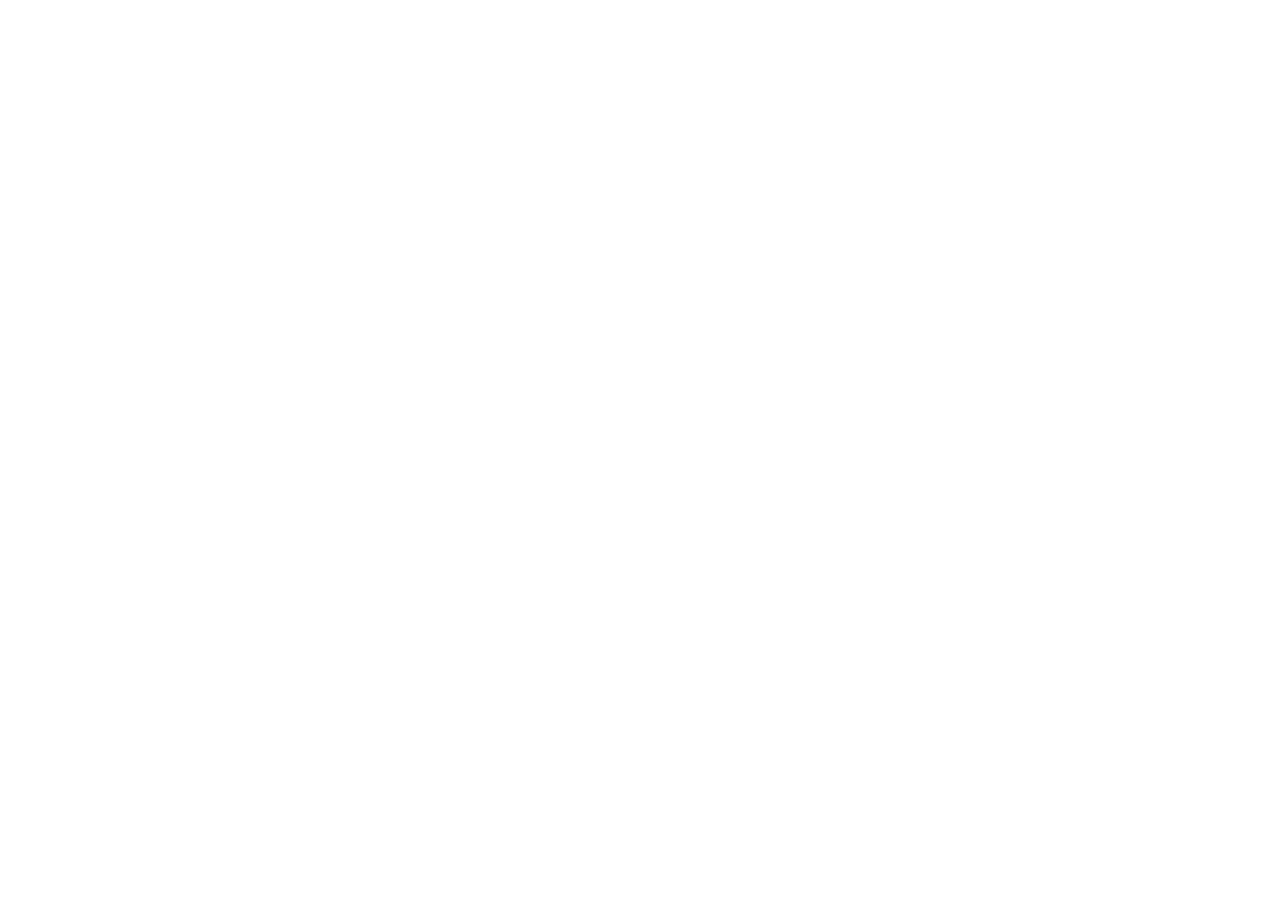
==== index.html @ d8553a3f "initial commit" ====
<!DOCTYPE html>
<html lang="en">
<head>
    <meta charset="UTF-8">
    <meta http-equiv="X-UA-Compatible" content="IE=edge">
    <meta name="viewport" content="width=device-width, initial-scale=1.0">
    <title>Top project|NewScientist</title>
</head>
<body>
    
</body>
</html>
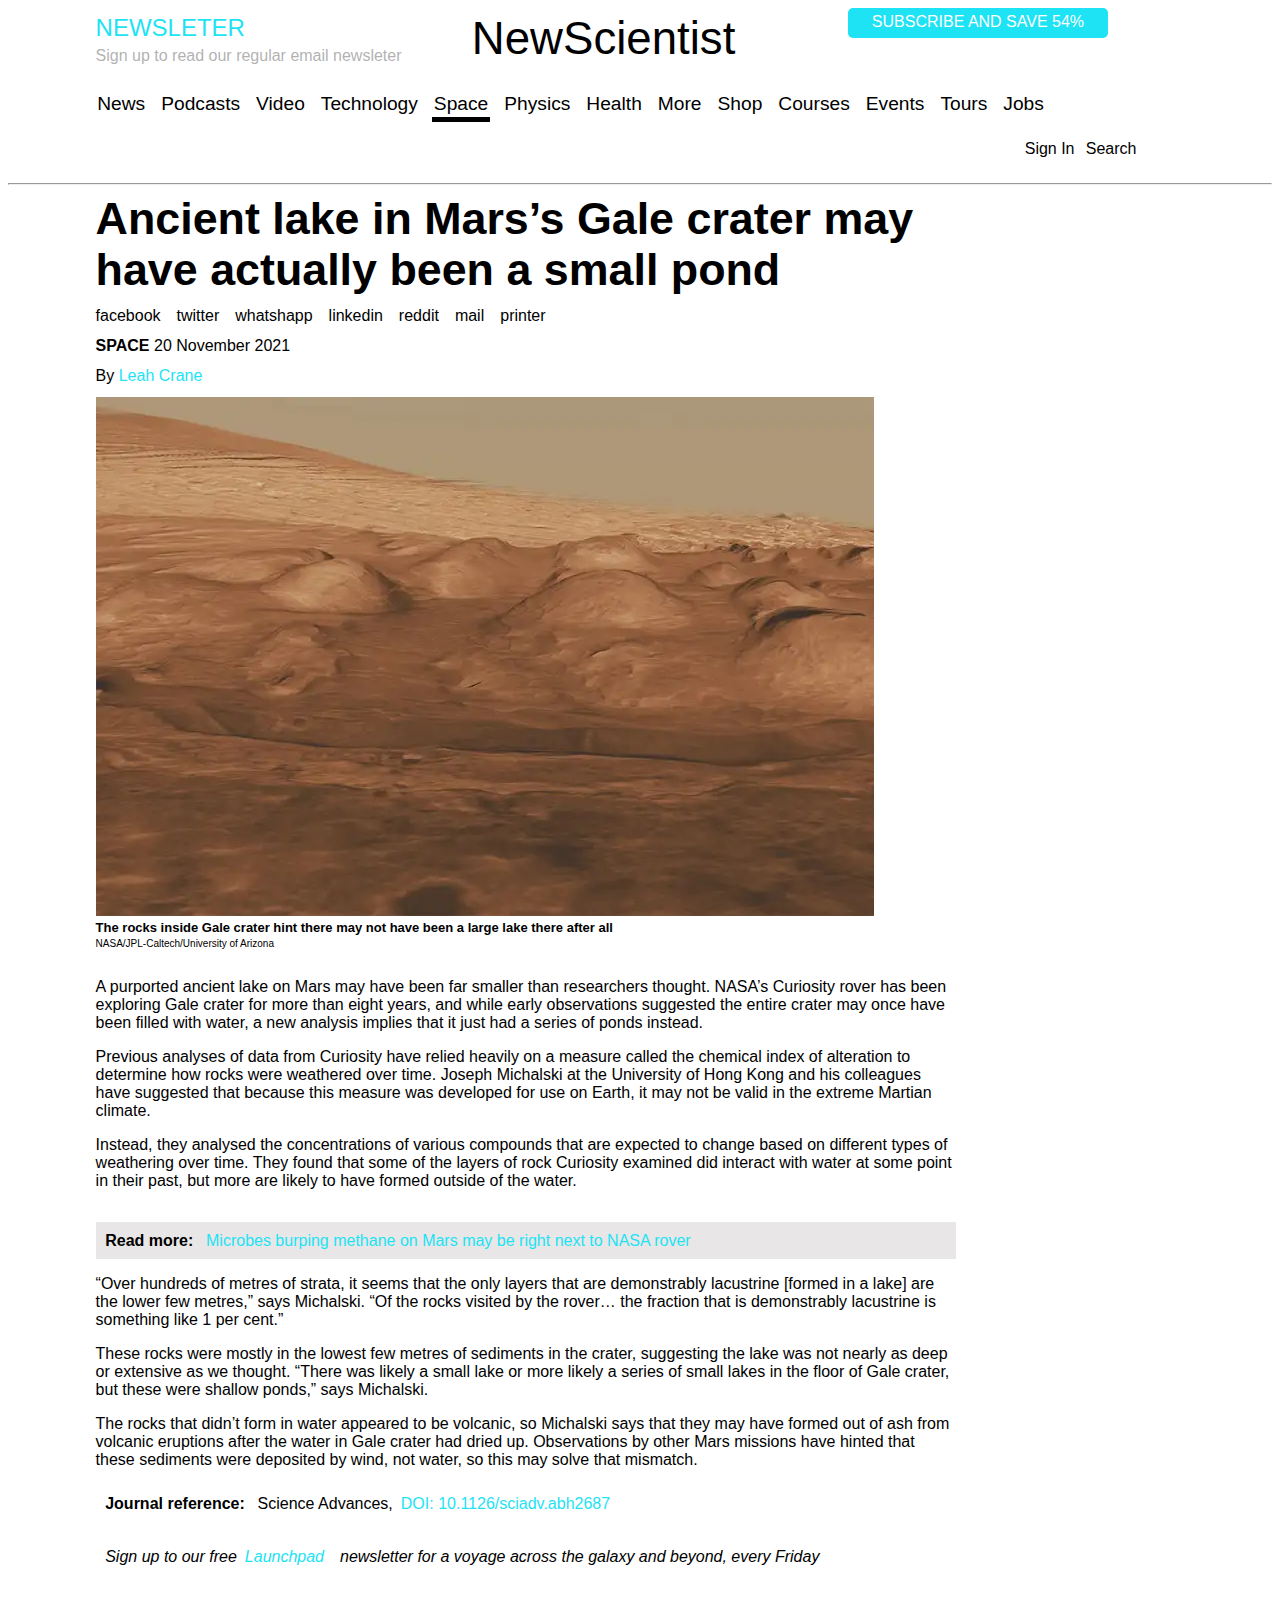
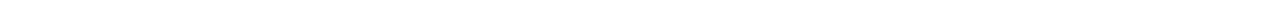
==== commit 845b7edb: "add main section" ====
--- a/index.html
+++ b/index.html
@@ -4,9 +4,139 @@
     <meta charset="UTF-8">
     <meta http-equiv="X-UA-Compatible" content="IE=edge">
     <meta name="viewport" content="width=device-width, initial-scale=1.0">
+    <link href="small.css" rel="stylesheet">
+    <link href="medium.css" rel="stylesheet">
+    <link href="large.css" rel="stylesheet">
     <title>Top project|NewScientist</title>
 </head>
 <body>
+    <header class="clearfix">
+        <div class="row limited">
+            <section class="column newsletter small-12 medium-6 large-3">
+                <h2><a href="#">newsleter</a></h2>
+                <p class=""><a href="#">Sign up to read our regular email newsleter</a></p>
+            </section>
+
+            <section class="column small-12 medium-6 large-3">
+               <h1><a href="#">NewScientist</a></h1>
+            </section>
+
+            <section class="column small-12 medium-6 large-3">
+                <a href="#"><div class="sub-link">Subscribe and save 54%</div></a>
+            </section>
+        </div>
+    </header>
+    <nav class="clearfix">
+        <div class="row limited">
+            <ul>
+                <li><a href="#">News</a></li>
+                <li><a href="#">Podcasts</a></li>
+                <li><a href="#">Video</a></li>
+                <li><a href="#">Technology</a></li>
+                <li class="active"><a href="#">Space</a></li>
+                <li><a href="#">Physics</a></li>
+                <li><a href="#">Health</a></li>
+                <li><a href="#">More</a></li>
+                <li><a href="#">Shop</a></li>
+                <li><a href="#">Courses</a></li>
+                <li><a href="#">Events</a></li>
+                <li><a href="#">Tours</a></li>
+                <li><a href="#">Jobs</a></li>
+            </ul>
+        </div>
+    </nav>
+    <section class="clearfix  side-nav">
+        <div class="row limited">
+            <ul>
+                <li><a href="#">Sign In</a></li>
+                <li><a href="#">Search</a></li>
+            </ul>
+        </div>
+    </section>
     
+    <hr>
+
+    <main class="clearfix">
+        <div class="row limited social-icons">
+            <h2 class="column  small-12 medium-8 ">
+                Ancient lake in Mars’s Gale crater may have actually been a small pond 
+            </h2>
+    
+            <ul class="column  small-12 medium-8 ">
+                <li><a href="#">facebook</a></li>
+                <li><a href="#">twitter</a></li>
+                <li><a href="#">whatshapp</a></li>
+                <li><a href="#">linkedin</a></li>
+                <li><a href="#">reddit</a></li>
+                <li><a href="#">mail</a></li>
+                <li><a href="#">printer</a></li>
+            </ul>
+        
+            <p class="column  small-12 medium-8">
+            <span class="space">Space </span>20 November 2021
+            </p>
+           
+           <p class="column  small-12 medium-8">By<span class="creator"> Leah Crane</span></p>
+
+           <figure class="column  small-12 medium-8">
+               <img src="images/06-aug_mars-sediments.webp" alt="mars sediment">
+               <figcaption>
+                   The rocks inside Gale crater hint there may not have been a large lake there after all <br>
+                   <small>NASA/JPL-Caltech/University of Arizona</small>
+                </figcaption>
+           </figure>
+           <section class="column  small-12 medium-8">
+               <p>
+                    A purported ancient lake on Mars may have been far smaller than researchers thought. NASA’s Curiosity rover has been
+                    exploring Gale crater for more than eight years, and while early observations suggested the entire crater may once have
+                    been filled with water, a new analysis implies that it just had a series of ponds instead.
+               </p>
+               <p>
+                    Previous analyses of data from Curiosity have relied heavily on a measure called the chemical index of alteration to
+                    determine how rocks were weathered over time. Joseph Michalski at the University of Hong Kong and his colleagues have
+                    suggested that because this measure was developed for use on Earth, it may not be valid in the extreme Martian climate.
+               </p>
+               <p>
+                    Instead, they analysed the concentrations of various compounds that are expected to change based on different types of
+                    weathering over time. They found that some of the layers of rock Curiosity examined did interact with water at some
+                    point in their past, but more are likely to have formed outside of the water.
+               </p>
+
+               <div class="cta-para">
+                    <span class="cta-span">Read more:</span>
+                    <span><a href="#">Microbes burping methane on Mars may be right next to NASA rover</a></span>
+               </div>
+
+               <p>
+                    “Over hundreds of metres of strata, it seems that the only layers that are demonstrably lacustrine [formed in a lake]
+                    are the lower few metres,” says Michalski. “Of the rocks visited by the rover… the fraction that is demonstrably
+                    lacustrine is something like 1 per cent.”
+               </p>
+
+               <p>
+                    These rocks were mostly in the lowest few metres of sediments in the crater, suggesting the lake was not nearly as deep
+                    or extensive as we thought. “There was likely a small lake or more likely a series of small lakes in the floor of Gale
+                    crater, but these were shallow ponds,” says Michalski.
+               </p>
+
+               <p>
+                    The rocks that didn’t form in water appeared to be volcanic, so Michalski says that they may have formed out of ash from
+                    volcanic eruptions after the water in Gale crater had dried up. Observations by other Mars missions have hinted that
+                    these sediments were deposited by wind, not water, so this may solve that mismatch.
+               </p>
+               <p class="cta-para cta-div">
+                    <span class="cta-span">Journal reference:</span>
+                    <span class="cta-span1">Science Advances,</span>
+                    <span><a href="#"> DOI: 10.1126/sciadv.abh2687</a></span>
+               </p>
+
+               <p class="cta-para cta-div cta">
+                    Sign up to our free <span class=" cta-span2"><a href="#">Launchpad</a></span>newsletter for a voyage across the galaxy and beyond, every Friday
+               </p>
+           </section>
+
+        </div>
+       
+    </main>
 </body>
 </html>--- a/small.css
+++ b/small.css
@@ -0,0 +1,216 @@
+html {-webkit-text-size-adjust: 100%; -ms-text-size-adjust: 100%;}
+
+* { -moz-box-sizing: border-box; -webkit-box-sizing: border-box; box-sizing: border-box; }
+
+body{
+    font-family: sans-serif;
+    font-size: 16px;
+    font-weight: 300;
+}
+
+/* Grid */
+
+.row{clear: both;}
+
+.limited{
+    max-width: 1140px;
+    margin: auto;
+}
+
+.column {float: left; padding: 0 2vw; margin: 0 0 .75rem 0;}
+.small-12{
+    width: 100%;
+    
+}
+ /*-----------------Header styles---------------------------*/
+.newsletter, h1{
+    line-height: 0;
+}
+
+
+
+
+
+.sub-link{
+    background-color: rgb(29, 227, 245);
+    text-align: center;
+    height: 30px;
+    padding-top: 5px;
+    border-radius: 5px;
+    width: 80%;
+    
+    
+}
+
+header a{
+    text-decoration: none;
+    color: #fff;
+    font-weight: 500;
+    text-transform: uppercase;
+   
+    
+}
+
+h1 a{
+    color: #000;
+    font-weight: 400;
+    text-transform: capitalize;
+    font-size: 1em;
+    
+}
+
+.newsletter p{
+    line-height: 1;
+    
+   
+}
+
+
+.newsletter a{
+ color: #000;
+}
+
+.newsletter p a{ 
+    text-transform: none;
+    color: rgba(163, 163, 163, 0.842);
+    
+}
+
+.newsletter p a:hover{ 
+    border-bottom:  0.2px solid #000;
+    
+}
+
+.newsletter h2 a{
+    text-transform: uppercase;
+    line-height: 0;
+    color: rgb(29, 227, 245);
+    
+}
+
+
+
+ /*-----------------Nav styles---------------------------*/
+
+nav ul{margin:0; padding: 0;}
+nav li {list-style-type: none;}
+
+
+
+.side-nav ul{
+    padding: 0; 
+    display: flex;
+    justify-content: flex-end;
+}
+.side-nav, li{list-style-type: none;}
+
+
+nav a {
+    display: block;
+    padding: .8rem 0;
+    font-size: 1.2em;
+    color: #000;
+    text-align: center;
+    text-decoration: none;
+}
+
+.side-nav a{
+    display: block;
+    padding: .3rem 0; 
+    color: #000;
+    text-decoration: none;
+    
+}
+
+.side-nav a:hover{
+    color: rgba(163, 163, 163, 0.842);
+    border-bottom:  0.2px solid #000;
+}
+
+
+nav li.active {
+    border-bottom: 5px  #000 solid;
+    color: rgb(29, 227, 245);
+}
+
+nav li.active:hover {
+     border-bottom: none
+}
+nav a:hover{color: rgb(29, 227, 245); border-bottom: 5px  #000 solid; }
+
+
+/*-------------Main styles---------------------------*/
+main h2{
+    font-size: 2.8em;
+   
+}
+
+.social-icons a{
+    display: block;
+    /*padding: .8rem 0;*/
+    margin-right: 1rem;
+    color: #000;
+    text-decoration: none;
+    
+}
+.social-icons ul{
+    display: flex;
+    justify-content: flex-start;
+}
+
+.social-icons li{list-style-type: none;}
+
+.space{
+    color: #000; 
+    font-weight: bold;
+    text-transform: uppercase;
+}
+
+.creator{color: rgb(29, 227, 245);}
+
+figcaption{
+    font-size: 13px;
+    font-weight: bold;
+}
+figcaption small{
+    font-size: 10px;
+    font-weight: normal;
+}
+
+.cta-para{
+    background-color: rgba(228, 225, 225, 0.849);
+    padding: .6rem;
+    margin-top: 2rem;
+    display: flex;
+    
+    
+}
+
+.cta-div{background-color: #fff; margin-top: 0px;}
+
+.cta-para a{
+    color: rgb(29, 227, 245);
+}
+
+.cta-span{
+    margin-right: .8rem;
+    font-weight: bold;
+}
+.cta-span1{
+    margin-right: 0.5rem;
+}
+
+.cta-span2{
+    margin-left: 0.5rem;
+}
+
+.cta{
+    font-style: italic;
+}
+
+/*----- Clearfix: Force an Element not to collapse -----*/
+.clearfix:after {
+  content: "";
+  display: table;
+  clear: both;
+}--- a/medium.css
+++ b/medium.css
@@ -0,0 +1,20 @@
+@media only screen and (min-width: 768px) {
+    
+    header h1 {font-size: 2.85rem;}
+    header h2 {font-size: 1.5rem; }
+    header img {height: 100px;}
+    
+   .medium-6 {width: 50%;}
+   .medium-8{width: 80%;}
+
+
+    
+    nav button {display: none;}
+    nav ul {display: block;}
+    nav li {width: 25%; float: left;}
+
+    
+    
+    
+    
+} /* end of media query */--- a/large.css
+++ b/large.css
@@ -0,0 +1,18 @@
+@media only screen and (min-width: 1024px) {
+    
+    .large-3 {width: 33%;}
+    
+  
+    nav ul {margin-left: 2vw;}
+    nav li {width:auto; margin-right: .8rem;}
+    nav a {padding: .1rem ;}
+
+    .side-nav ul {margin-right: 5vw;}
+    .side-nav li {width:auto; margin-right: .5rem;}
+    .side-nav a {padding: .1rem ;}
+
+    
+    
+    
+    
+} /* end of media query */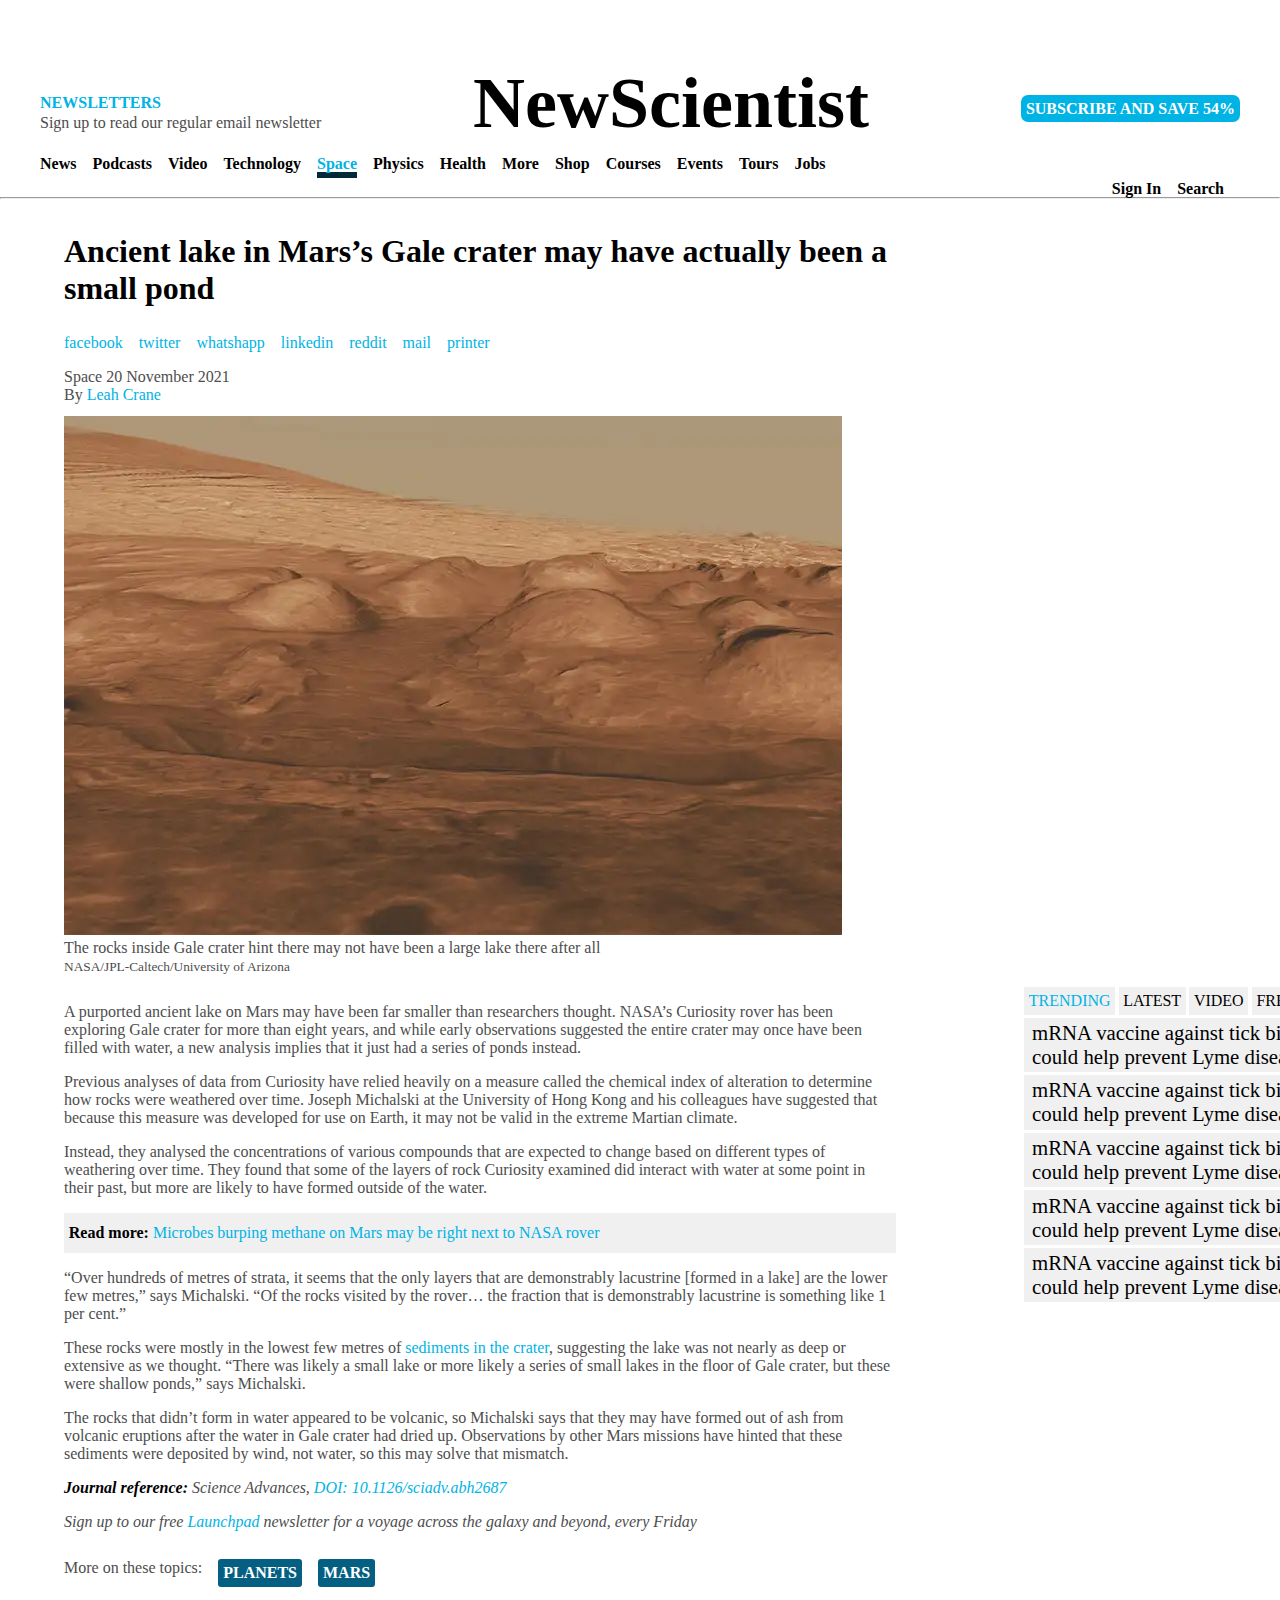
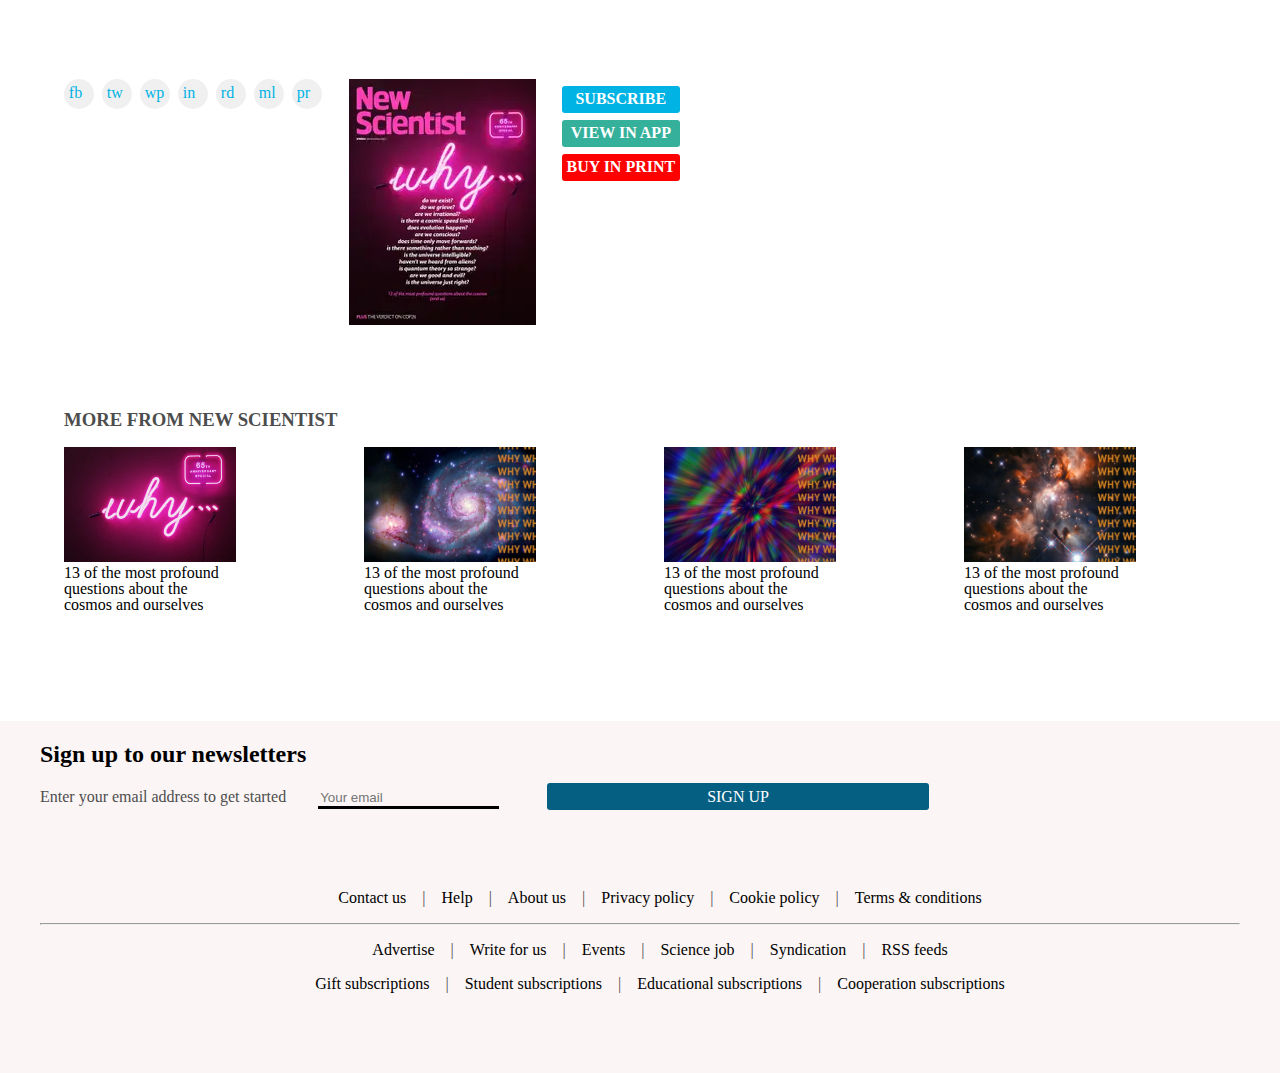
==== commit 0cf41f7f: "project completed" ====
--- a/index.html
+++ b/index.html
@@ -5,87 +5,84 @@
     <meta http-equiv="X-UA-Compatible" content="IE=edge">
     <meta name="viewport" content="width=device-width, initial-scale=1.0">
     <link href="small.css" rel="stylesheet">
-    <link href="medium.css" rel="stylesheet">
-    <link href="large.css" rel="stylesheet">
-    <title>Top project|NewScientist</title>
+    
+    <title>Top project | NewScientist</title>
 </head>
 <body>
-    <header class="clearfix">
-        <div class="row limited">
-            <section class="column newsletter small-12 medium-6 large-3">
-                <h2><a href="#">newsleter</a></h2>
-                <p class=""><a href="#">Sign up to read our regular email newsleter</a></p>
-            </section>
-
-            <section class="column small-12 medium-6 large-3">
-               <h1><a href="#">NewScientist</a></h1>
-            </section>
-
-            <section class="column small-12 medium-6 large-3">
-                <a href="#"><div class="sub-link">Subscribe and save 54%</div></a>
-            </section>
+    <header class=" ">
+        <div class="limited header-wrapper">
+            <div class="top-header-nav top-header">
+                <section class="top-column col-3 ">
+                    <h2>
+                        <a class="promotion__title-link" href="#">newsletters</a>
+                    </h2>
+                    <p><a class="promotion-title" href="#">Sign up to read our regular email newsletter</a></p>
+                </section>
+                
+                <section class="top-logo col-3">
+                    <h1><a class="logo" href="#">NewScientist</a></h1>
+                </section>
+                
+                <section class="top-cta col-3">
+                   
+                    <div class="cta-link"><a href="#">Subscribe and save 54%</a></div>
+                    
+                </section>
+            </div>
+            <nav>
+                <ul >
+                    <li><a href="#">News</a></li>
+                    <li><a href="#">Podcasts</a></li>
+                    <li><a href="#">Video</a></li>
+                    <li><a href="#">Technology</a></li>
+                    <li class="active"><a href="#">Space</a></li>
+                    <li><a href="#">Physics</a></li>
+                    <li><a href="#">Health</a></li>
+                    <li><a href="#">More</a></li>
+                    <li><a href="#">Shop</a></li>
+                    <li><a href="#">Courses</a></li>
+                    <li><a href="#">Events</a></li>
+                    <li><a href="#">Tours</a></li>
+                    <li><a href="#">Jobs</a></li>
+                </ul>
+                <ul class="nav-cta">
+                    <li><a href="#">Sign In</a></li>
+                    <li><a href="#">Search</a></li>
+                </ul>
+            </nav>
+            
         </div>
+        
+        <hr>
     </header>
-    <nav class="clearfix">
-        <div class="row limited">
-            <ul>
-                <li><a href="#">News</a></li>
-                <li><a href="#">Podcasts</a></li>
-                <li><a href="#">Video</a></li>
-                <li><a href="#">Technology</a></li>
-                <li class="active"><a href="#">Space</a></li>
-                <li><a href="#">Physics</a></li>
-                <li><a href="#">Health</a></li>
-                <li><a href="#">More</a></li>
-                <li><a href="#">Shop</a></li>
-                <li><a href="#">Courses</a></li>
-                <li><a href="#">Events</a></li>
-                <li><a href="#">Tours</a></li>
-                <li><a href="#">Jobs</a></li>
-            </ul>
-        </div>
-    </nav>
-    <section class="clearfix  side-nav">
-        <div class="row limited">
-            <ul>
-                <li><a href="#">Sign In</a></li>
-                <li><a href="#">Search</a></li>
-            </ul>
-        </div>
-    </section>
-    
-    <hr>
-
-    <main class="clearfix">
-        <div class="row limited social-icons">
-            <h2 class="column  small-12 medium-8 ">
-                Ancient lake in Mars’s Gale crater may have actually been a small pond 
-            </h2>
-    
-            <ul class="column  small-12 medium-8 ">
-                <li><a href="#">facebook</a></li>
-                <li><a href="#">twitter</a></li>
-                <li><a href="#">whatshapp</a></li>
-                <li><a href="#">linkedin</a></li>
-                <li><a href="#">reddit</a></li>
-                <li><a href="#">mail</a></li>
-                <li><a href="#">printer</a></li>
-            </ul>
-        
-            <p class="column  small-12 medium-8">
-            <span class="space">Space </span>20 November 2021
-            </p>
-           
-           <p class="column  small-12 medium-8">By<span class="creator"> Leah Crane</span></p>
-
-           <figure class="column  small-12 medium-8">
+    <main class="clearfix ">
+        <article class="row limited" >
+            <div class="column small-8">
+                <h2 class="post-title">
+                    Ancient lake in Mars’s Gale crater may have actually been a small pond
+                </h2>
+                <ul>
+                    <li><a href="#">facebook</a></li>
+                    <li><a href="#">twitter</a></li>
+                    <li><a href="#">whatshapp</a></li>
+                    <li><a href="#">linkedin</a></li>
+                    <li><a href="#">reddit</a></li>
+                    <li><a href="#">mail</a></li>
+                    <li><a href="#">printer</a></li>
+                </ul>
+                <span>Space </span>20 November 2021 </br>
+                By<span class="creator"> Leah Crane</span>
+            </div>
+            
+
+           <figure class="column  small-8">
                <img src="images/06-aug_mars-sediments.webp" alt="mars sediment">
                <figcaption>
                    The rocks inside Gale crater hint there may not have been a large lake there after all <br>
                    <small>NASA/JPL-Caltech/University of Arizona</small>
                 </figcaption>
            </figure>
-           <section class="column  small-12 medium-8">
+           <section class="column small-8 ">
                <p>
                     A purported ancient lake on Mars may have been far smaller than researchers thought. NASA’s Curiosity rover has been
                     exploring Gale crater for more than eight years, and while early observations suggested the entire crater may once have
@@ -102,7 +99,7 @@
                     point in their past, but more are likely to have formed outside of the water.
                </p>
 
-               <div class="cta-para">
+               <div class="para">
                     <span class="cta-span">Read more:</span>
                     <span><a href="#">Microbes burping methane on Mars may be right next to NASA rover</a></span>
                </div>
@@ -114,7 +111,7 @@
                </p>
 
                <p>
-                    These rocks were mostly in the lowest few metres of sediments in the crater, suggesting the lake was not nearly as deep
+                    These rocks were mostly in the lowest few metres of <a href="#">sediments in the crater</a>, suggesting the lake was not nearly as deep
                     or extensive as we thought. “There was likely a small lake or more likely a series of small lakes in the floor of Gale
                     crater, but these were shallow ponds,” says Michalski.
                </p>
@@ -131,12 +128,162 @@
                </p>
 
                <p class="cta-para cta-div cta">
-                    Sign up to our free <span class=" cta-span2"><a href="#">Launchpad</a></span>newsletter for a voyage across the galaxy and beyond, every Friday
+                    Sign up to our free <span class="cta-span2"><a href="#">Launchpad</a></span>
+                    newsletter for a voyage across the galaxy and beyond, every Friday
                </p>
            </section>
-
+        </article><!--
+        --><aside class="column small-4">
+            <ul>
+                <li class="active"><a href="#">Trending</a></li>
+                <li><a href="#">Latest</a></li>
+                <li><a href="#">video</a></li>
+                <li><a href="#">free</a></li>
+            </ul>
+            <p class="posts">
+                <a href="#">mRNA vaccine against tick bites could help prevent Lyme disease</a>
+                <span>1</span>
+            </p>
+            <p class="posts">
+                <a href="#">mRNA vaccine against tick bites could help prevent Lyme disease</a>
+                <span>2</span>
+            </p>
+            <p class="posts">
+                <a href="#">mRNA vaccine against tick bites could help prevent Lyme disease</a>
+                <span>3</span>
+            </p>
+            <p class="posts">
+                <a href="#">mRNA vaccine against tick bites could help prevent Lyme disease</a>
+                <span>4</span>
+            </p>
+            <p class="posts">
+                <a href="#">mRNA vaccine against tick bites could help prevent Lyme disease</a>
+                <span>5</span>
+            </p>
+        
+        </aside>
+        <div class="limited row">
+            <section class="column small-8 more-topics">
+                <span>
+                    More on these topics:
+                </span>
+                <div>
+                    <a href="">planets</a>
+                </div>
+                <div>
+                    <a href="">mars</a>
+                </div>
+            </section>
+            <section class="column small-8 col-bottom-row">
+                <div class="row clearfix">
+                    <ul class="column bottom-col-3">
+                        <li><a href="#">fb</a></li>
+                        <li><a href="#">tw</a></li>
+                        <li><a href="#">wp</a></li>
+                        <li><a href="#">in</a></li>
+                        <li><a href="#">rd</a></li>
+                        <li><a href="#">ml</a></li>
+                        <li><a href="#">pr</a></li>
+                    </ul>
+                    <!--div class="column bottom-col-2 newscientist-magazine">-->
+                    <figure class="column bottom-col-2 newscientist-magazine">
+                        <img src="images/PRI_210606208.webp" alt="newscientist magazine cover">
+                    </figure>
+                    <!--/div>-->
+                    <div class="column bottom-col-1">
+                        <div class=" cta-link1"><a href="#">Subscribe</a></div>
+                        <div class=" cta-link2"><a href="#">View in App</a></div>
+                        <div class=" cta-link3"><a href="#">Buy in print</a></div>
+                    </div>
+                </div>
+            </section>
         </div>
-       
+        <section class="row limited more-section">
+            <h3 class="limited">MORE FROM NEW SCIENTIST</h3>
+            <a href="#">
+                <figure class="column col-3">
+                    <img src="images/sign_merged_.webp" alt="">
+                    <figcaption>
+                        13 of the most profound questions about the cosmos and ourselves
+                    </figcaption>
+                </figure>
+            </a>
+            <a href="#">
+                <figure class="column col-3">
+                    <img src="images/PRI_210579785.webp" alt="">
+                    <figcaption>
+                        13 of the most profound questions about the cosmos and ourselves
+                    </figcaption>
+                </figure>
+            </a>
+            <a href="#">
+                <figure class="column col-3">
+                    <img src="images/PRI_210579782.webp" alt="">
+                    <figcaption>
+                        13 of the most profound questions about the cosmos and ourselves
+                    </figcaption>
+                </figure>
+            </a>
+            <a href="#">
+                <figure class="column col-3">
+                    <img src="images/PRI_210579780.webp" alt="">
+                    <figcaption>
+                        13 of the most profound questions about the cosmos and ourselves
+                    </figcaption>
+                </figure>
+            </a>
+        </section>
     </main>
+    <footer class="row clearfix">
+        <div class="limited footer-wrapper">
+            <h2>Sign up to our newsletters</h2>
+            <div class=" newsletter-form">
+            
+                <div>
+                    Enter your email address to get started
+                </div>
+                <div>
+                    <input type="email" name="email" placeholder="Your email" required />
+                </div>
+                <div>
+                    <a class="btn" href="#">Sign Up</a>
+                </div>
+            </div>
+            <section class="footer-link">
+                <div class="links-container">
+                    <ul>
+                        <li><a href="#">Contact us</a></li> |
+                        <li><a href="#">Help</a></li> |
+                        <li><a href="#">About us</a></li> |
+                        <li><a href="#">Privacy policy</a></li> |
+                        <li><a href="#">Cookie policy</a></li> |
+                        <li><a href="#">Terms & conditions</a></li>
+                    </ul>
+                </div>
+                <hr>
+                <div class="links-container">
+                    <ul>
+                        <li><a href="#">Advertise</a></li> |
+                        <li><a href="#">Write for us</a></li> |
+                        <li><a href="#">Events</a></li> |
+                        <li><a href="#">Science job</a></li> |
+                        <li><a href="#">Syndication</a></li> |
+                        <li><a href="#">RSS feeds</a></li>
+                    </ul>
+                </div>
+                <div class="links-container">
+                    <ul>
+                        <li><a href="#">Gift subscriptions</a></li> |
+                        <li><a href="#">Student subscriptions</a></li> |
+                        <li><a href="#">Educational subscriptions</a></li> |
+                        <li><a href="#">Cooperation subscriptions</a></li> 
+                        
+                    </ul>
+                </div>
+            </section>
+        </div>
+        
+        
+    </footer>
 </body>
 </html>--- a/small.css
+++ b/small.css
@@ -1,216 +1,430 @@
 html {-webkit-text-size-adjust: 100%; -ms-text-size-adjust: 100%;}
 
-* { -moz-box-sizing: border-box; -webkit-box-sizing: border-box; box-sizing: border-box; }
-
-body{
-    font-family: sans-serif;
+* { -moz-box-sizing: border-box; 
+    -webkit-box-sizing: border-box; 
+    box-sizing: border-box;
+   
+}
+
+body {
+    color: #4d4d4d;
+    font-family: "PT Serif",Georgia,serif;
     font-size: 16px;
-    font-weight: 300;
-}
-
-/* Grid */
-
+    font-size: 1rem;
+    padding: 0;
+    margin: 0;
+    
+}
+* a{
+    text-decoration: none;
+    color: #00b3e5;
+
+}
 .row{clear: both;}
 
 .limited{
-    max-width: 1140px;
+    max-width: 1200px;
     margin: auto;
 }
-
-.column {float: left; padding: 0 2vw; margin: 0 0 .75rem 0;}
-.small-12{
+.header-wrapper{
+    margin-top: 5rem ;
+}
+.promotion__title-link{
+    font-size: 1rem;
+    text-transform: uppercase;
+    color: #00b3e5;
+    text-decoration: none;
+    font-weight: 700;
+}
+.promotion-title{
+    color: inherit;
+    text-decoration: none;
+}
+
+.promotion-title:hover{
+    border-bottom: 1px #4d4d4d solid;
+}
+.top-header-nav{
+    display: flex;
+    justify-content: space-between;
+    align-items: center;
+    letter-spacing: 0px;
+}
+
+.col-3{
+    line-height: 0;
+}
+
+.logo{
+    font-size: 4.5rem;
+    color: #000;
+    text-decoration: none;
+    font-weight: 700;
+    
+}
+
+.top-logo{
+    letter-spacing: 0px;
+}
+
+
+ .cta-link{
+    background: #00b3e5;
+    border-radius: 5px;
+}
+
+.cta-link a{
+    text-decoration: none;
+    background: #00b3e5;
+    border-radius: 7px;
+    padding: 5px;
+    color: #fff;
+    text-transform: uppercase;
+    font-weight: 700;
+}
+
+
+/*--------------------------Nav-------------------------------------*/
+
+
+nav ul{
+    display: flex; 
+    padding: 0;
+   
+}
+nav li a{
+    color: #000;
+    font-weight: 700;
+    text-decoration: none;
+    font-size: 1rem;
+    
+    
+   
+}
+nav li{
+    list-style-type: none;
+    margin: 0 1rem 0 0; 
+    
+}
+
+nav li a:hover{
+    color: #00b3e5;
+    border-bottom: 6px rgb(0, 42, 56) solid;
+}
+
+nav li.active a{
+    border-bottom: 6px rgb(0, 42, 56) solid;
+    color: #00b3e5;
+}
+
+nav .nav-cta{
+    display: flex;
+    justify-content: flex-end;
+    padding: 0;
+    margin: 0;
+    line-height: 0;
+}
+
+nav .nav-cta li a:hover{
+    border-bottom:  1px #4d4d4d solid;
+    color: #4d4d4d;
+
+}
+
+/*----------------main--------------------------------*/
+.row{clear: both;}
+.column {
+  float: left;
+  padding: 0 5vw;
+  margin: 0 0 .75rem 0; 
+}
+
+.small-8{
+    width: 80%;
+    
+}
+
+.post-title{
+    font-size: 2rem;
+    color: #000;
+}
+
+.creator{
+    color: #00b3e5;
+}
+
+article ul{
+    display: flex;
+    padding: 0;
+}
+
+article li{
+    list-style-type: none;
+    margin: 0 1rem 0 0; 
+}
+
+article li a{
+    text-decoration: none;
+    
+}
+
+.para{
+    background-color: #f0f0f0;
+    padding: .7rem .3rem;
+}
+
+.para a{
+    text-decoration: none;
+}
+
+.cta-span{
+    color: #000;
+    font-weight: 700;
+}
+
+.cta-para{
+    font-style: italic;
+}
+
+/*------------ aside---------------------------------------*/
+
+.small-4{
+    width: 15%;
+}
+
+
+aside ul{
+    display: flex;
+    padding: 0;
+    margin: 0;
+    
+}
+
+aside li{
+    list-style-type: none;
+    text-transform: uppercase;
+    margin: 0 .2rem 0 0;
+    background-color: #f0f0f0;
+    padding: .3rem;
+    
+    
+}
+
+aside li:hover{background-color: #cecece;}
+aside li.active a{color: #00b3e5;}
+
+aside p{
+    background-color: #f0f0f0;
+    padding: .2rem .4rem .2rem .5rem;
+    font-size: 1.3rem;
+    margin: .2rem 0 .2rem 0;
+    width: 19.3rem;
+    display: flex;
+    justify-content: space-between;
+   
+}
+
+aside a{
+    color: #000;
+}
+
+aside p a:hover{
+    color: #00b3e5;
+}
+
+aside p span{
+    font-size: 2rem;
+    color: #00b3e5;
+}
+
+/*------------------other topics----------------*/
+
+.more-topics{
+    display: flex;
+    text-align: center;
+   
+} 
+
+.more-topics div{
+    background-color: #045f83;
+    padding: 5px;
+    border-radius: 3px;
+    text-transform: uppercase;
+    margin-left: 1rem;
+}
+
+.more-topics div a{
+    color: #fff;
+    font-weight: 700;
+}
+
+/*----------column bottom row-------------------*/
+
+.col-bottom-row{
+    margin: 5rem 0;
+}
+.bottom-col-3{
+    width: 40%;
+    padding: 0;
+    margin: 0;
+}
+
+.bottom-col-2{
+    width: 20%;
+    padding: 0;
+    margin: 0;
+}
+
+
+.col-bottom-row  ul{
+    display: flex;
+    padding: 0px;
+    margin: 0px;
+} 
+
+.col-bottom-row li{
+    list-style-type: none;
+    margin: 0 .5rem 0 0;
+    background-color: #f0f0f0;
+    padding: .3rem;
+    border-radius: 50%;
+    height: 30px;
+    width: 30px;
+}
+
+.bottom-col-1 div{
+    padding: .3rem;
+    margin: .4rem;
+    border-radius: 3px;
+    text-transform: uppercase;
+
+    
+    
+}
+
+.bottom-col-1 div a{
+    color: #fff;
+    
+}
+
+.cta-link1{
+    background-color: #00b3e5;
+    text-align: center;
+    font-weight: 700;
+}
+.cta-link2{
+    background-color: #069e85d0;
+    text-align: center;
+    font-weight: 700;
+}
+.cta-link3{
+    background-color: #ff0000;
+    text-align: center;
+    font-weight: 700;
+}
+/* ----------------------------More-----------------*/
+
+.more-section h3{
+     margin: 1rem 4rem ;
+}
+.more-section .col-3{
+    width: 25%;
+    line-height: 1;
+}
+
+.more-section figcaption{
+    color: #000;
+}
+
+.more-section a figcaption:hover{
+    color: #00b3e5;
+}
+
+.more-section img{
     width: 100%;
-    
-}
- /*-----------------Header styles---------------------------*/
-.newsletter, h1{
-    line-height: 0;
-}
-
-
-
-
-
-.sub-link{
-    background-color: rgb(29, 227, 245);
-    text-align: center;
-    height: 30px;
-    padding-top: 5px;
-    border-radius: 5px;
-    width: 80%;
-    
-    
-}
-
-header a{
-    text-decoration: none;
+}
+
+.more-section{
+    margin: 0;
+}
+/*-------------------------------footer-----------------------------*/
+footer{
+    background-color: #fbf5f5;
+    width: 100%;
+    margin-top: 6rem;
+   
+}
+
+
+.newsletter-form{
+    display: flex;
+    margin: .7rem 0;
+    
+}
+
+.newsletter-form div{
+   margin-right: 2rem;
+    
+}
+
+.newsletter-form input[type="email"]{
+   border-top: 0px;
+   border-right: 0px;
+   border-bottom: 3px #000 solid;
+   border-left: 0px;
+   background-color: inherit; 
+}
+
+.newsletter-form input[type="email"]:focus{
+    outline: none;
+}
+
+.btn{
+    background-color: #045f83;
+    padding: 5px 10rem;
+    border-radius: 3px;
+    text-transform: uppercase;
+    margin-left: 1rem;
     color: #fff;
-    font-weight: 500;
-    text-transform: uppercase;
-   
-    
-}
-
-h1 a{
-    color: #000;
-    font-weight: 400;
-    text-transform: capitalize;
-    font-size: 1em;
-    
-}
-
-.newsletter p{
-    line-height: 1;
-    
-   
-}
-
-
-.newsletter a{
- color: #000;
-}
-
-.newsletter p a{ 
-    text-transform: none;
-    color: rgba(163, 163, 163, 0.842);
-    
-}
-
-.newsletter p a:hover{ 
-    border-bottom:  0.2px solid #000;
-    
-}
-
-.newsletter h2 a{
-    text-transform: uppercase;
-    line-height: 0;
-    color: rgb(29, 227, 245);
-    
-}
-
-
-
- /*-----------------Nav styles---------------------------*/
-
-nav ul{margin:0; padding: 0;}
-nav li {list-style-type: none;}
-
-
-
-.side-nav ul{
-    padding: 0; 
-    display: flex;
-    justify-content: flex-end;
-}
-.side-nav, li{list-style-type: none;}
-
-
-nav a {
-    display: block;
-    padding: .8rem 0;
-    font-size: 1.2em;
-    color: #000;
-    text-align: center;
-    text-decoration: none;
-}
-
-.side-nav a{
-    display: block;
-    padding: .3rem 0; 
-    color: #000;
-    text-decoration: none;
-    
-}
-
-.side-nav a:hover{
-    color: rgba(163, 163, 163, 0.842);
-    border-bottom:  0.2px solid #000;
-}
-
-
-nav li.active {
-    border-bottom: 5px  #000 solid;
-    color: rgb(29, 227, 245);
-}
-
-nav li.active:hover {
-     border-bottom: none
-}
-nav a:hover{color: rgb(29, 227, 245); border-bottom: 5px  #000 solid; }
-
-
-/*-------------Main styles---------------------------*/
-main h2{
-    font-size: 2.8em;
-   
-}
-
-.social-icons a{
-    display: block;
-    /*padding: .8rem 0;*/
-    margin-right: 1rem;
-    color: #000;
-    text-decoration: none;
-    
-}
-.social-icons ul{
-    display: flex;
-    justify-content: flex-start;
-}
-
-.social-icons li{list-style-type: none;}
-
-.space{
-    color: #000; 
-    font-weight: bold;
-    text-transform: uppercase;
-}
-
-.creator{color: rgb(29, 227, 245);}
-
-figcaption{
-    font-size: 13px;
-    font-weight: bold;
-}
-figcaption small{
-    font-size: 10px;
-    font-weight: normal;
-}
-
-.cta-para{
-    background-color: rgba(228, 225, 225, 0.849);
-    padding: .6rem;
-    margin-top: 2rem;
-    display: flex;
-    
-    
-}
-
-.cta-div{background-color: #fff; margin-top: 0px;}
-
-.cta-para a{
-    color: rgb(29, 227, 245);
-}
-
-.cta-span{
-    margin-right: .8rem;
-    font-weight: bold;
-}
-.cta-span1{
-    margin-right: 0.5rem;
-}
-
-.cta-span2{
-    margin-left: 0.5rem;
-}
-
-.cta{
-    font-style: italic;
-}
-
-/*----- Clearfix: Force an Element not to collapse -----*/
-.clearfix:after {
-  content: "";
-  display: table;
-  clear: both;
-}+}
+
+.footer-link{
+    margin: 5rem 0;
+}
+
+.footer-link ul{
+    display: flex;
+    justify-content: center;
+}
+
+.footer-link li{
+    margin: 0 1rem;
+    list-style-type: none;
+}
+
+.footer-link a, h2{
+    color: #000;
+}
+
+.footer-link a:hover{
+    color: #00b3e5;
+}
+
+.footer-link hr{
+    margin: 1rem 0;
+    background-color: #cecece;
+    
+}
+
+.links-container{
+    margin: .7rem;
+}
+
+.clearfix{
+    clear: both;
+    content: " ";
+    display: table;
+}
+
+
+
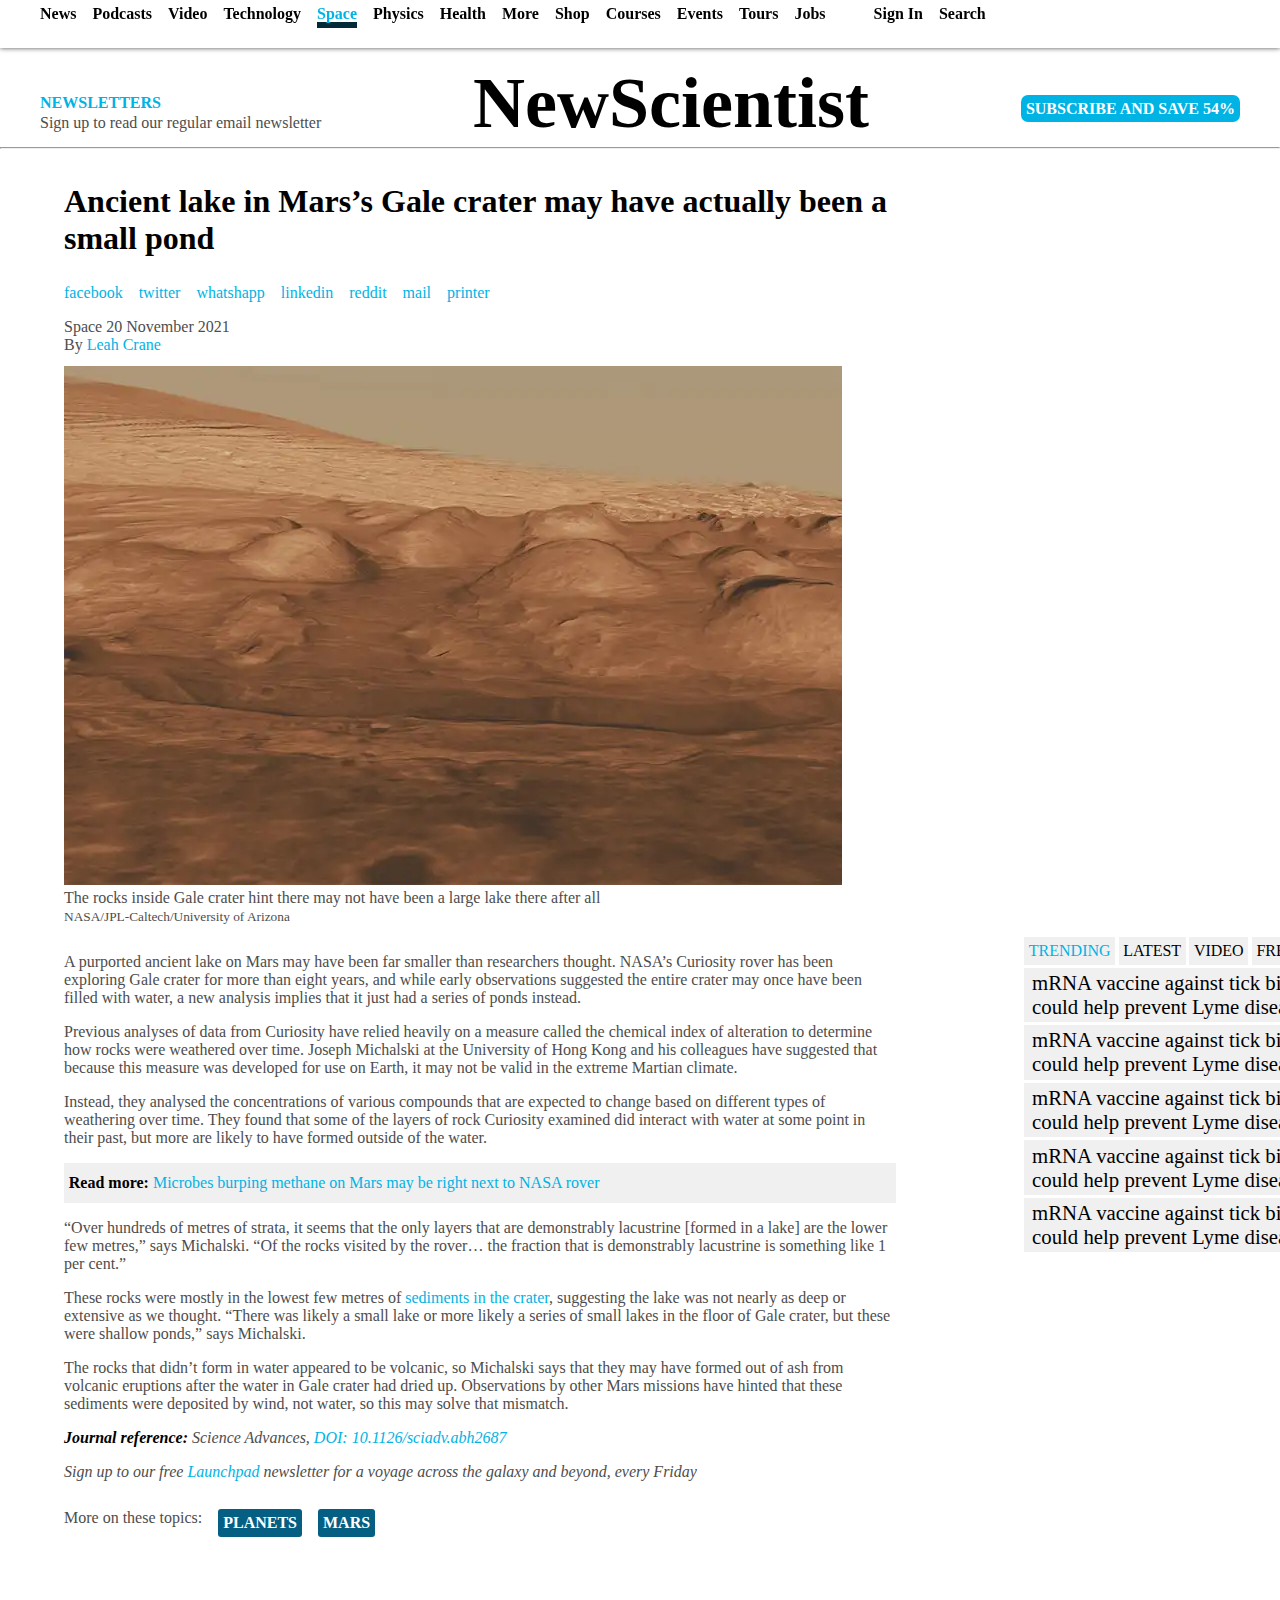
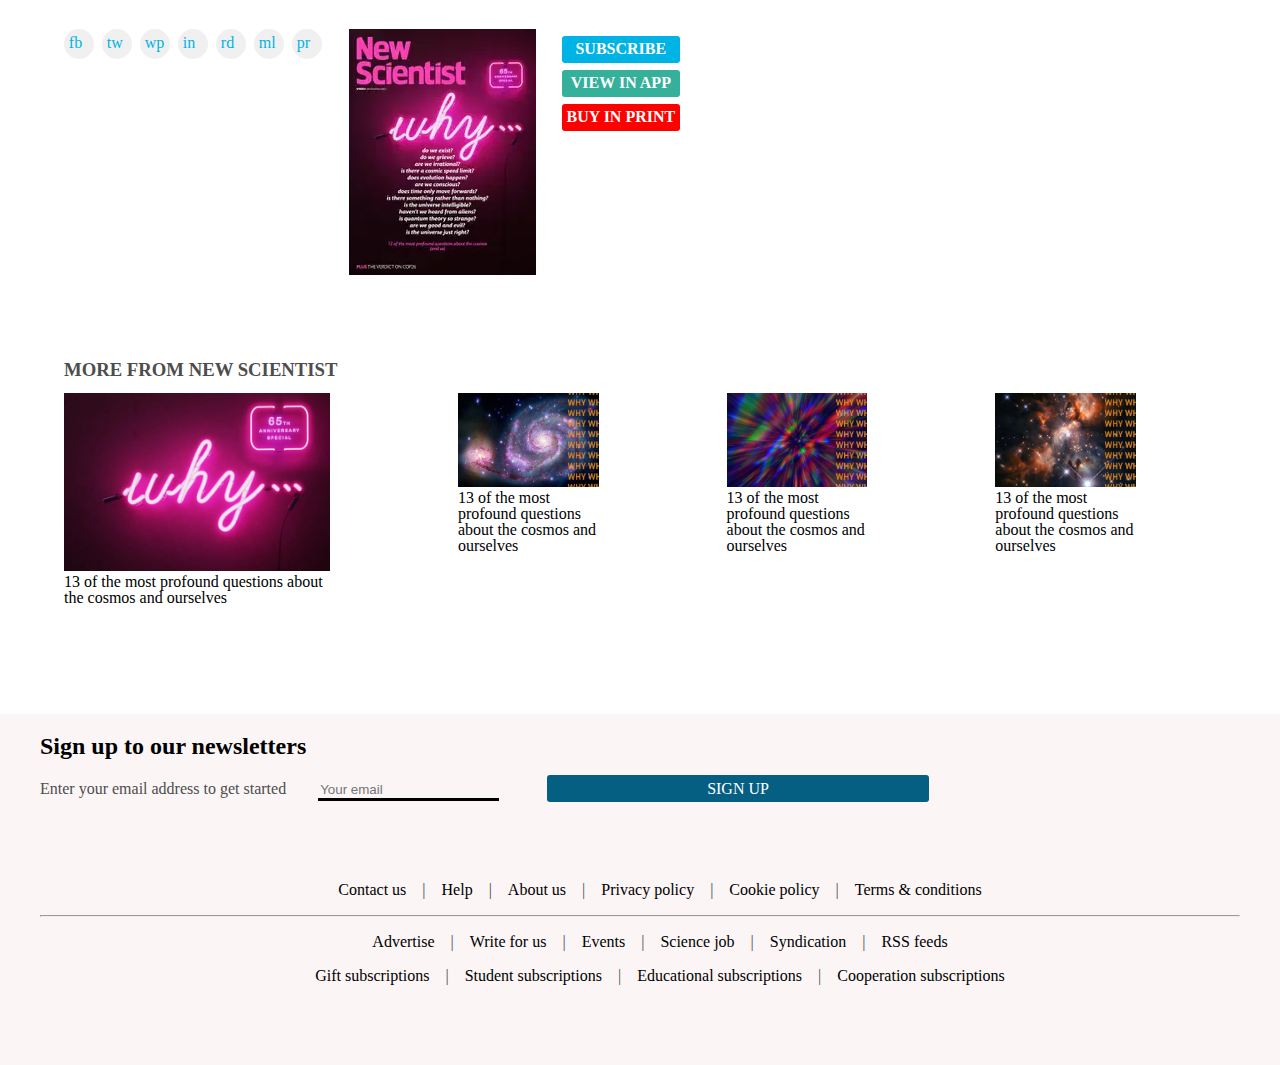
==== commit eccb333d: "fix nav to the top" ====
--- a/index.html
+++ b/index.html
@@ -30,7 +30,7 @@
                 </section>
             </div>
             <nav>
-                <ul >
+                <ul class="limited">
                     <li><a href="#">News</a></li>
                     <li><a href="#">Podcasts</a></li>
                     <li><a href="#">Video</a></li>
@@ -44,10 +44,12 @@
                     <li><a href="#">Events</a></li>
                     <li><a href="#">Tours</a></li>
                     <li><a href="#">Jobs</a></li>
-                </ul>
-                <ul class="nav-cta">
-                    <li><a href="#">Sign In</a></li>
-                    <li><a href="#">Search</a></li>
+                    <li class="nav-cta">
+                        <ul >
+                            <li><a href="#">Sign In</a></li>
+                            <li><a href="#">Search</a></li>
+                        </ul>
+                    </li>
                 </ul>
             </nav>
             
@@ -198,8 +200,8 @@
                 </div>
             </section>
         </div>
+        <h3 class="column small-8 ">MORE FROM NEW SCIENTIST</h3>
         <section class="row limited more-section">
-            <h3 class="limited">MORE FROM NEW SCIENTIST</h3>
             <a href="#">
                 <figure class="column col-3">
                     <img src="images/sign_merged_.webp" alt="">
--- a/small.css
+++ b/small.css
@@ -86,7 +86,17 @@
 
 /*--------------------------Nav-------------------------------------*/
 
-
+header nav{
+  position: fixed;
+  top: 0;
+  left: 0;
+  right: 0;
+  height: auto;
+  background-color: #fff;
+  box-shadow: 0 0 5px #4d4d4d;
+  height: 3rem;
+  padding-top: 5px;
+}
 nav ul{
     display: flex; 
     padding: 0;
@@ -117,12 +127,10 @@
     color: #00b3e5;
 }
 
-nav .nav-cta{
-    display: flex;
-    justify-content: flex-end;
-    padding: 0;
-    margin: 0;
-    line-height: 0;
+nav li.nav-cta {
+    margin-left: 2rem;
+    font-size: .8rem;
+
 }
 
 nav .nav-cta li a:hover{
@@ -323,12 +331,14 @@
     font-weight: 700;
 }
 /* ----------------------------More-----------------*/
-
-.more-section h3{
+ .more-section {
+     display: flex;
+     line-height: 1;
+ }
+/*.more-section h3{
      margin: 1rem 4rem ;
-}
+}*/
 .more-section .col-3{
-    width: 25%;
     line-height: 1;
 }
 
@@ -342,11 +352,10 @@
 
 .more-section img{
     width: 100%;
-}
-
-.more-section{
-    margin: 0;
-}
+    height: auto;
+}
+
+
 /*-------------------------------footer-----------------------------*/
 footer{
     background-color: #fbf5f5;
